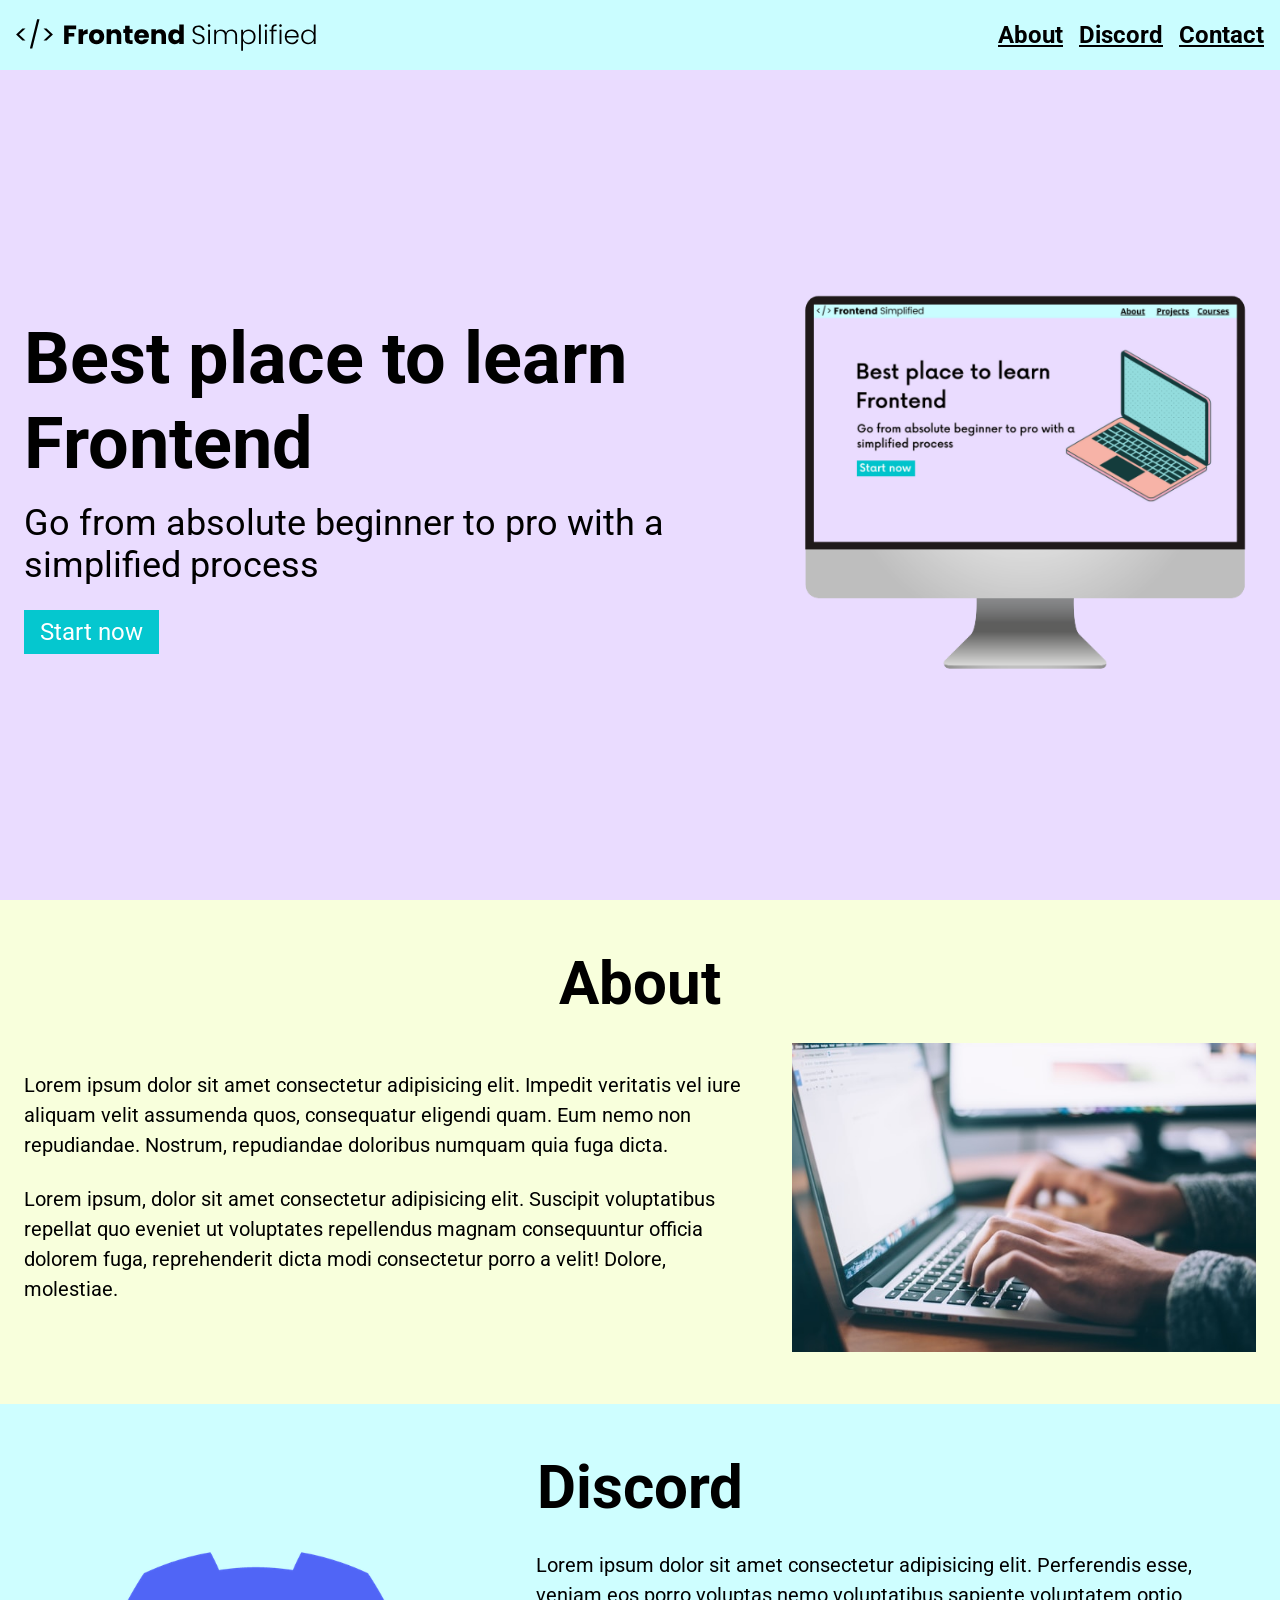
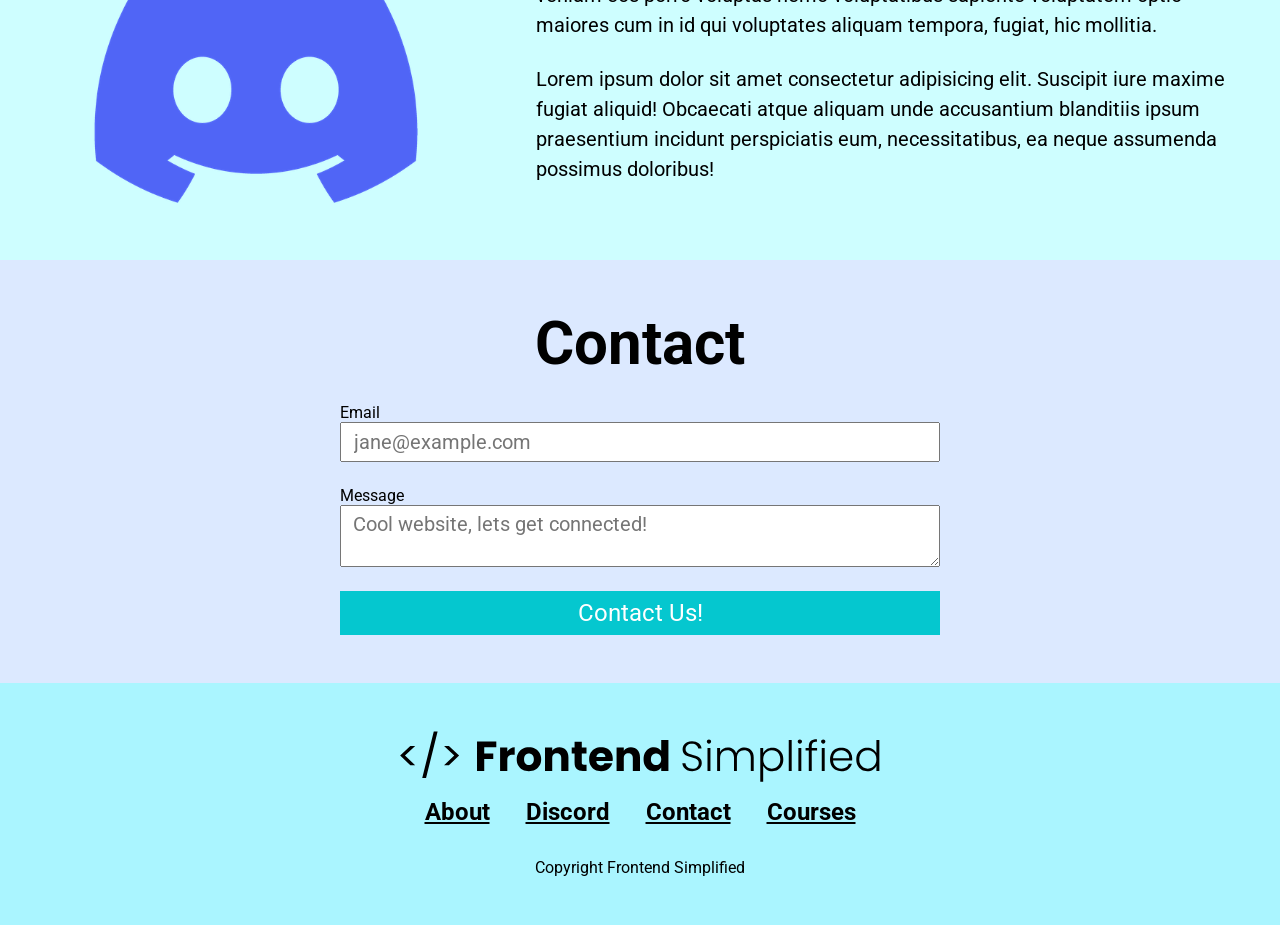
==== index.html @ d7c3c06e "introduced mini project" ====
<!DOCTYPE html>
<html lang="en">
  <head>
    <meta charset="UTF-8" />
    <meta http-equiv="X-UA-Compatible" content="IE=edge" />
    <meta name="viewport" content="width=device-width, initial-scale=1.0" />
    <title>This is my first webpage!!</title>
    <link rel="stylesheet" href="./style.css" />
  </head>

  <body>
    <section>
      <nav>
        <img src="./assets/FES.svg" class="logo" alt="" />
        <ul>
          <li><a href="#about">About</a></li>
          <li><a href="#discord">Discord</a></li>
          <li><a href="#contact">Contact</a></li>
        </ul>
      </nav>
      <header>
        <div class="row">
          <div class="home__description">
            <h1>Best place to learn Frontend</h1>
            <p class="subheader">
              Go from absolute beginner to pro with a simplified process
            </p>
            <button>Start now</button>
          </div>
          <figure>
            <img src="./assets/laptop.png" alt="Home page image" />
          </figure>
        </div>
      </header>
    </section>

    <main>
      <section id="about">
        <h2>About</h2>
        <div class="row">
          <div class="section__description">
            <div class="section__description--wrapper">
              <p class="section__description--para">
                Lorem ipsum dolor sit amet consectetur adipisicing elit. Impedit
                veritatis vel iure aliquam velit assumenda quos, consequatur
                eligendi quam. Eum nemo non repudiandae. Nostrum, repudiandae
                doloribus numquam quia fuga dicta.
              </p>
              <p class="section__description--para">
                Lorem ipsum, dolor sit amet consectetur adipisicing elit.
                Suscipit voluptatibus repellat quo eveniet ut voluptates
                repellendus magnam consequuntur officia dolorem fuga,
                reprehenderit dicta modi consectetur porro a velit! Dolore,
                molestiae.
              </p>
            </div>
            <figure class="about__img--wrapper">
              <img src="./test/about.jpg" alt="" />
            </figure>
          </div>
        </div>
      </section>

      <section id="discord">
        <h2>Discord</h2>
        <div class="row">
          <div class="section__description">
            <figure class="about__img--wrapper">
              <img src="./assets/dashboard/discord.png" alt="" />
            </figure>
            <div class="section__description--wrapper">
              <p class="section__description--para">
                Lorem ipsum dolor sit amet consectetur adipisicing elit.
                Perferendis esse, veniam eos porro voluptas nemo voluptatibus
                sapiente voluptatem optio maiores cum in id qui voluptates
                aliquam tempora, fugiat, hic mollitia.
              </p>
              <p class="section__description--para">
                Lorem ipsum dolor sit amet consectetur adipisicing elit.
                Suscipit iure maxime fugiat aliquid! Obcaecati atque aliquam
                unde accusantium blanditiis ipsum praesentium incidunt
                perspiciatis eum, necessitatibus, ea neque assumenda possimus
                doloribus!
              </p>
            </div>
          </div>
        </div>
      </section>

      <section id="contact">
        <h2>Contact</h2>
        <form action="">
          <label for="">Email</label>
          <input type="email" placeholder="jane@example.com" />
          <label for="">Message</label>
          <textarea
            type="text"
            placeholder="Cool website, lets get connected!"
          ></textarea>
          <button>Contact Us!</button>
        </form>
      </section>
    </main>

    <footer>
      <img class="footer__logo" src="./assets/FES.svg" alt="" />
      <div class="footer__links">
        <a class="footer__link" href="#about">About</a>
        <a class="footer__link" href="#discord">Discord</a>
        <a class="footer__link" href="#contact">Contact</a>
        <a class="footer__link" href="#courses">Courses</a>
      </div>
      <p>Copyright Frontend Simplified</p>
    </footer>
  </body>
</html>
---- style.css ----
@import url('https://fonts.googleapis.com/css2?family=Roboto:wght@300;400;500;700&display=swap');
* {
    padding: 0;
    margin: 0;
    box-sizing: border-box;
    font-family: "Roboto", sans-serif;
}

nav {
    height: 70px;
    display: flex;
    justify-content: space-between;
    align-items: center;
    padding: 0 16px;
    background-color: #cafdff;
}

header {
    background-color: #eadcff;
    height: calc(100vh - 70px);
    padding: 24px;
    display: flex;
    align-items: center;
    justify-content: center;
}

h1 {
    font-size: 72px;
}

.subheader {
    font-size: 36px;
    margin: 16px 0 24px 0;
}

button {
    background-color: #05c7cf;
    color: white;
    border: none;
    padding: 8px 16px; 
    font-size: 24px;
    cursor: pointer;
}

a {
    color: #000;
    font-size: 24px;
    font-weight: 700;
}

.logo {
    width: 300px;
}

ul {
    display: flex;
}

li {
    list-style-type: none;
    padding-left: 16px;
}

.row {
    width: 100%;
    max-width: 1300px;
    margin: 0 auto;
    display: flex;
    align-items: center;
    justify-content: center;
}

#about,
#discord,
#contact,
footer {
    padding: 48px 0;
}

/*

ABOUT

*/

#about {
    background-color: #f8ffdc;
}

h2 {
    font-size: 60px;
    text-align: center;
    margin-bottom: 24px;
}

.section__description {
    display: flex;
    justify-content: center;
    align-items: center;
}

.about__img--wrapper {
    width: 40%;
    padding: 0 24px;
}

img {
    width: 100%;
}

.section__description--wrapper {
    width: 60%;
    padding: 0 24px;
}

.section__description--para {
    font-size: 20px;
    line-height: 1.5;
    margin-bottom: 24px;
}

/*

DISCORD

*/

#discord  {
    background-color: #cefeff;
}

/*

CONTACT

*/

#contact {
    background-color: #dce9ff; 
}

form {
    width: 100%;
    max-width: 600px;
    display: flex;
    flex-direction: column;
    margin: 0 auto;
}

input, textarea {
    margin-bottom: 24px;
    font-size: 20px;
    padding: 6px 12px;
}

/*

FOOTER

*/

footer {
    background-color: #aaf5ff;
    display: flex;
    flex-direction: column;
    align-items: center;
}

.footer__logo {
    max-width: 480px;
    margin-bottom: 16px;
}

.footer__links {
    margin-bottom: 32px;
}

.footer__link {
    padding: 0 16px;
}

/* SMALL PHONES, TABLETS, LARGE SMARTPHONES */
@media (max-width: 728px) {
 .row {
    flex-direction: column;
}
}
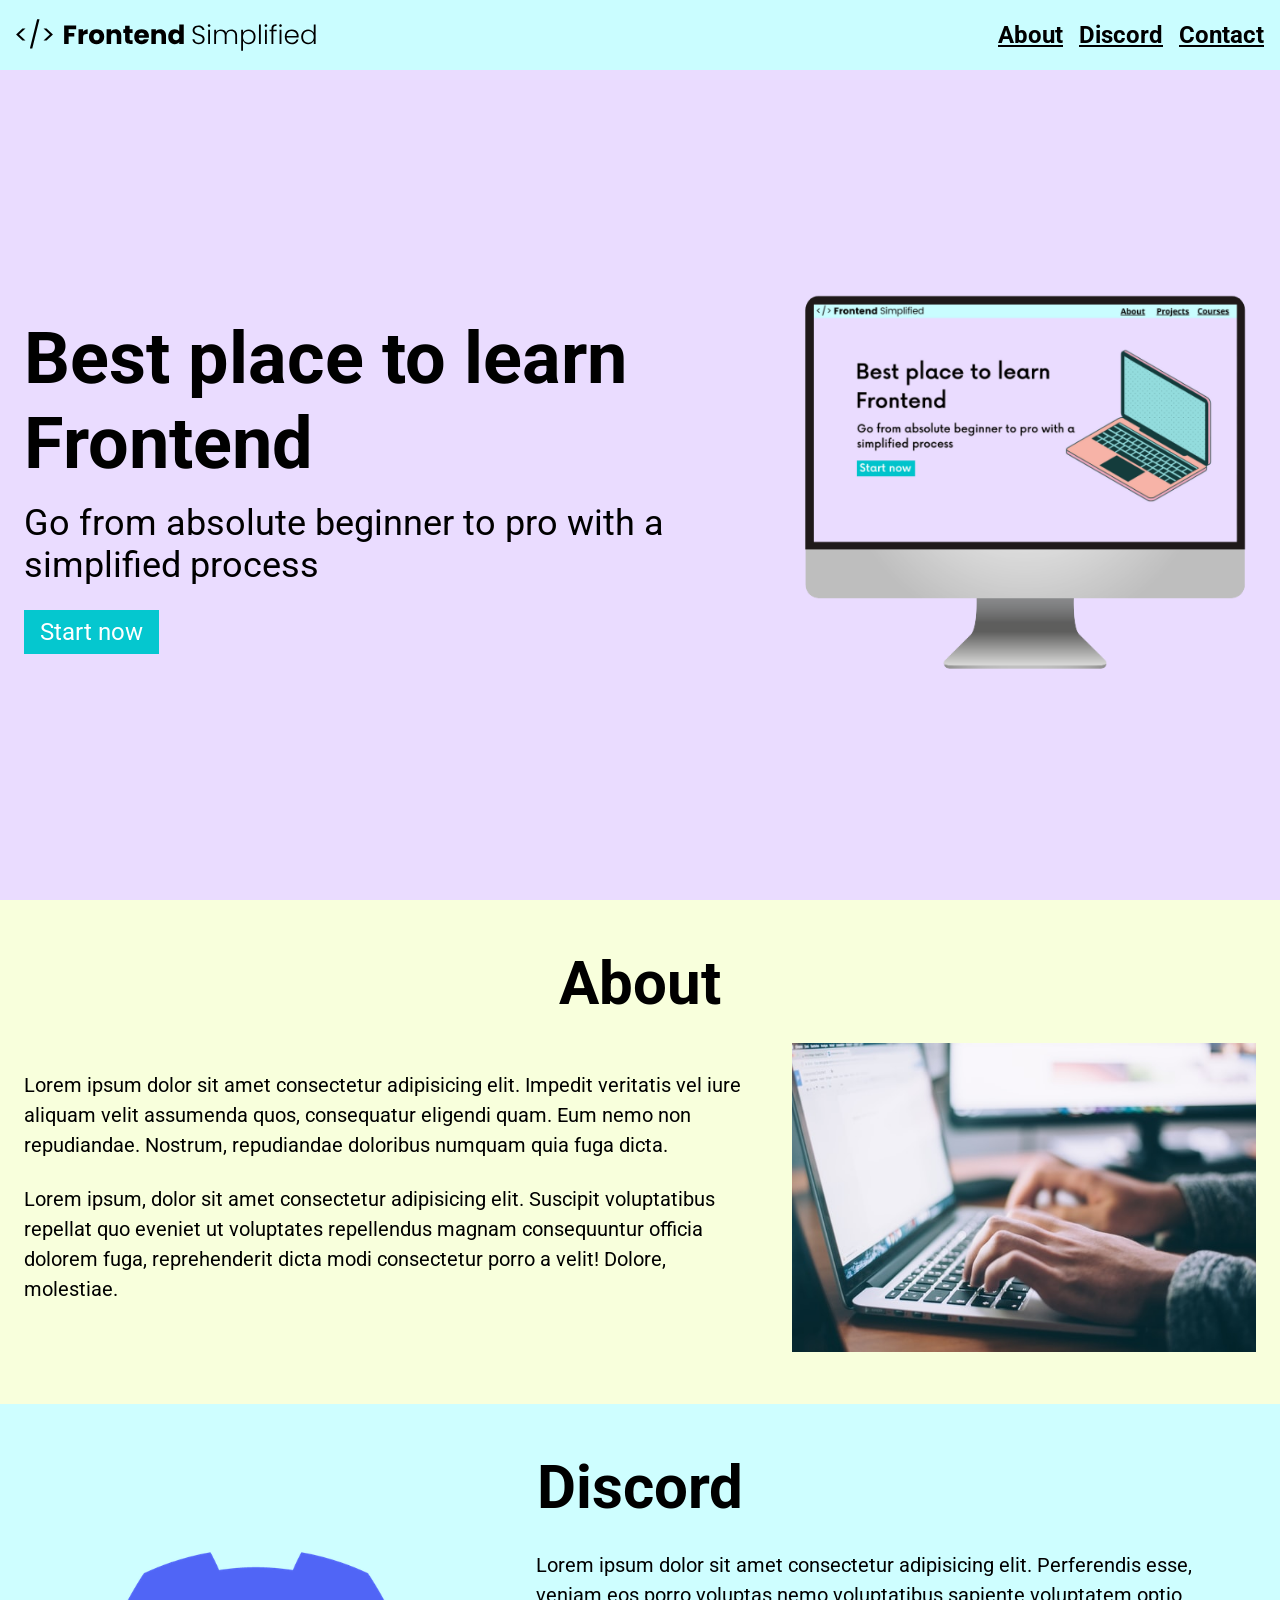
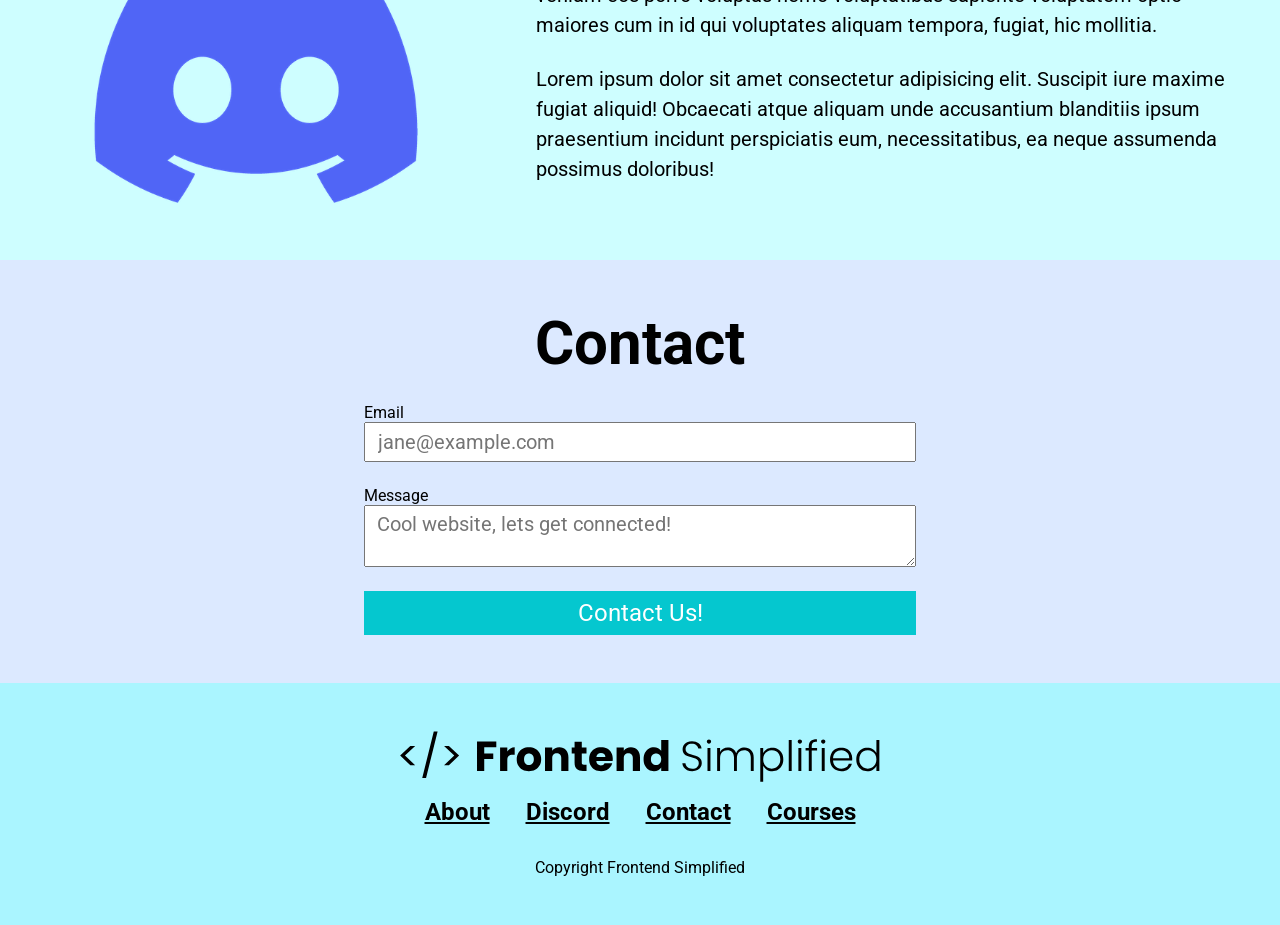
==== commit 7a2310bd: "Completed first webpage" ====
--- a/index.html
+++ b/index.html
@@ -25,7 +25,7 @@
             <p class="subheader">
               Go from absolute beginner to pro with a simplified process
             </p>
-            <button>Start now</button>
+            <button class="home__description--button">Start now</button>
           </div>
           <figure>
             <img src="./assets/laptop.png" alt="Home page image" />
--- a/style.css
+++ b/style.css
@@ -145,6 +145,7 @@
     display: flex;
     flex-direction: column;
     margin: 0 auto;
+    padding: 0 24px;
 }
 
 input, textarea {
@@ -184,4 +185,62 @@
  .row {
     flex-direction: column;
 }
+
+.home__description {
+    margin-bottom: 24px;
+    display: flex;
+    flex-direction: column;
+    align-items: center;
+}
+
+.home__description--button {
+    max-width: 240px;
+}
+
+h1 {
+    text-align: center;
+    font-size: 60px;
+}
+
+.subheader {
+    text-align: center;
+    font-size: 28px;
+}
+
+ul {
+    display: none;
+}
+
+.section__description {
+    flex-direction: column;
+}
+
+.section__description--wrapper {
+    width: 100%;
+}
+
+.about__img--wrapper {
+    width: 100%;
+}
+
+#discord .section__description {
+    flex-direction: column-reverse;
+}
+
+footer {
+    padding: 48px 24px;
+}
+
+.footer__logo {
+    max-width: 360px;
+}
+
+.footer__link {
+    padding: 0 8px;
+    font-size: 18px;
+}
+
+.footer__links {
+    margin-bottom: 24px;
+}
 }
